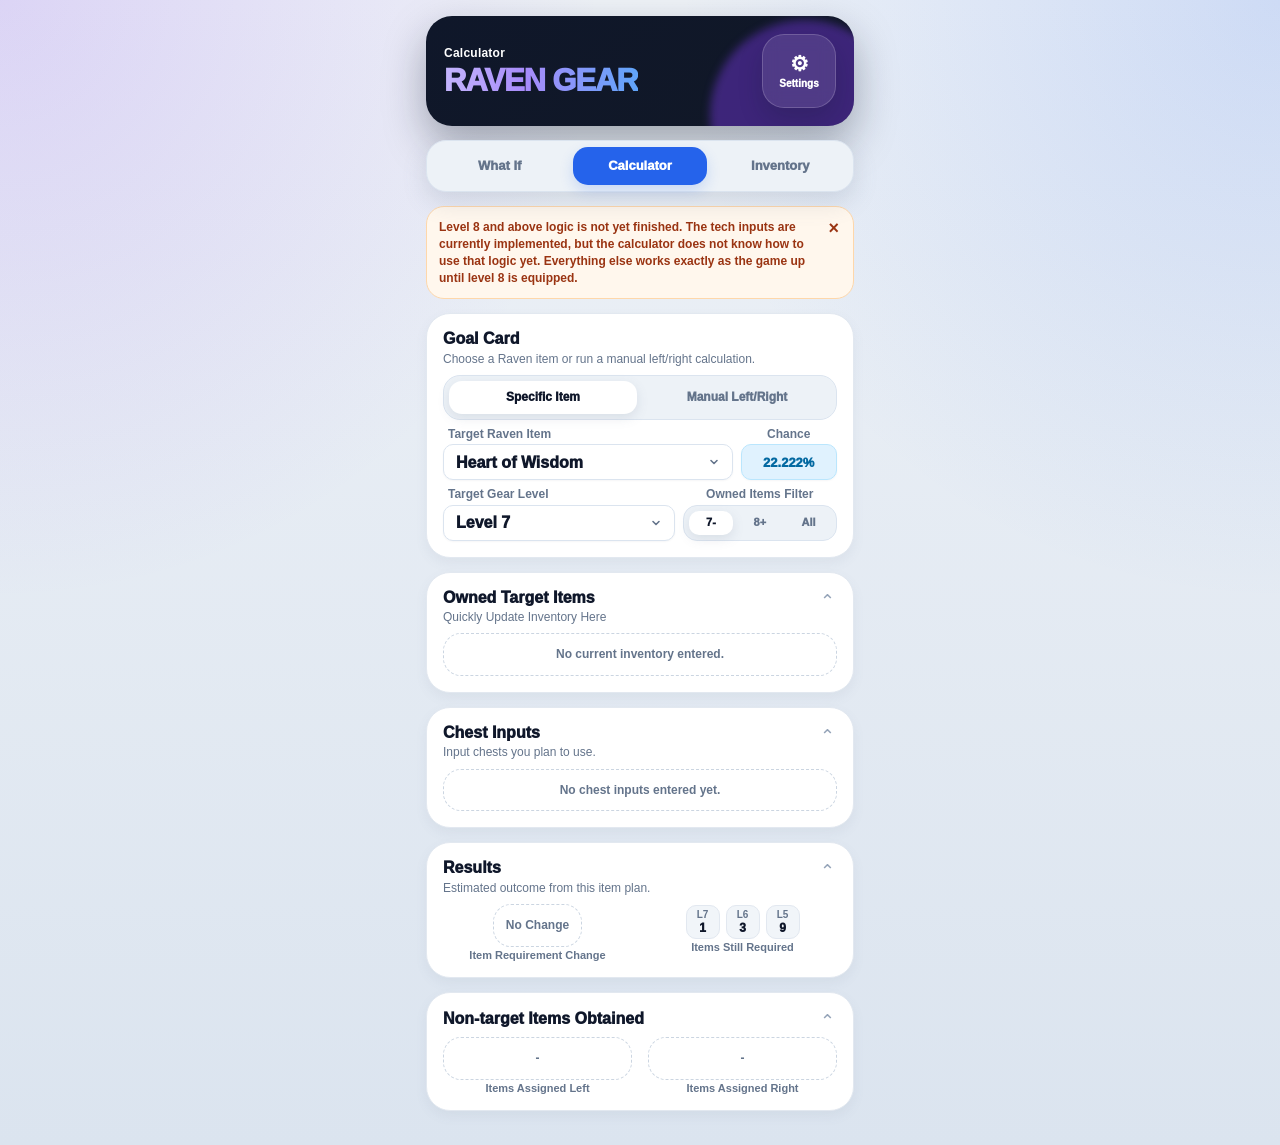
==== raven-gear-standalone.html @ 06260367 "Sirox LAP Hub + raven-gear tool" ====
<!DOCTYPE html>
<html lang="en">
<head>
<meta charset="utf-8"/>
<meta content="width=device-width, initial-scale=1.0" name="viewport"/>
<title>Raven Gear — Standalone</title>
<link href="LAPHub.ico" rel="icon" type="image/x-icon"/>
<!--
  Standalone harness for the Raven Gear tool — runs the tool with NO hub.

  It provides exactly what the hub provides: a `root` element and a `host`, then
  calls the tool's own `mountTool({ root, host })`. Nothing else differs from the
  hub. This proves the Stage 2/3 contract: the tool owns its markup + styles and
  imports zero hub paths.

  What the standalone `host` must provide (the tool's mount contract):
    - exposeAppBridge(api)        : copy api's defined keys onto a global target
    - exposeTestExports(api)      : same, for test-only exports (no-op-safe here)
    - exposeActionRegistry(target): install a LAP_ACTIONS registry used by the
                                    tool's delegated data-action dispatch
    - createSharedUiRuntimeModule : the REAL shared UI runtime (imported below)
    - navigation                  : hub-shell hooks the tool reads via host.navigation.
                                    Standalone has no hub pages, so these are stubs:
                                    empty page route/hash/id tables, no-op active-page
                                    setter, and no-op home hooks. The tool's OWN
                                    sub-page nav (page tabs) works without them.

  CSS: the design tokens + base primitives are loaded below in the same cascade
  layers the hub declares; the tool injects its own stylesheet on mount. (Stage 7
  will repoint these to src/shared/styles so only shared CSS is needed.)
-->
<style>
@layer tokens, base, components, overrides;
@import url("src/shared/styles/tokens.css") layer(tokens);
@import url("src/shared/styles/base.css") layer(base);
</style>
<style>
  body{ margin:0; }
  .app{ width:min(460px,100%); min-height:100vh; margin:0 auto; padding:16px 16px 34px; }
</style>
</head>
<body>
<main class="app">
<div id="raven-root"></div>
</main>
<script type="module">
import { createSharedUiRuntimeModule } from "./src/tools/raven-gear/shared/ui/ui-runtime.js";
import { mountTool } from "./src/tools/raven-gear/raven-gear-runtime.js";

// --- minimal, self-contained stubs (no hub code imported) ---

function exposeAppBridge(api){
  if(!api || typeof api !== "object") return;
  Object.keys(api).forEach(name => { if(api[name] !== undefined) window[name] = api[name]; });
}

function exposeTestExports(api){
  if(!api || typeof api !== "object") return;
  Object.keys(api).forEach(name => { if(api[name] !== undefined) window[name] = api[name]; });
}

function exposeActionRegistry(target = window){
  const actions = new Map();
  const registerAction = (name, handler) => { if(name && typeof handler === "function") actions.set(name, handler); };
  const registerActions = map => { if(map && typeof map === "object") Object.keys(map).forEach(n => registerAction(n, map[n])); };
  const registerWindowAction = name => registerAction(name, ({args}) => {
    const fn = window[name] || globalThis[name];
    if(typeof fn === "function") return fn(...(Array.isArray(args) ? args : []));
  });
  const registerWindowActions = names => { if(Array.isArray(names)) names.forEach(registerWindowAction); };
  const LAP_ACTIONS = {
    registerAction, registerActions, registerWindowAction, registerWindowActions,
    hasAction: name => actions.has(name),
    runAction: (name, context) => { const h = actions.get(name); if(typeof h !== "function") return false; h(context || {}); return true; }
  };
  if(target) target.LAP_ACTIONS = LAP_ACTIONS;
  return LAP_ACTIONS;
}

// Standalone has no hub pages: empty routing tables + no-op hooks.
const navigation = {
  getHubPageRoutes: () => ({}),
  getHubPageHashes: () => ({}),
  getHubPageIds: () => [],
  setHubActivePageId: () => {},
  initializeHubHomeContent: () => {},
  setHubHomeCategory: () => {}
};

const host = {
  exposeAppBridge,
  exposeTestExports,
  exposeActionRegistry,
  createSharedUiRuntimeModule,
  navigation
};

mountTool({ root: document.getElementById("raven-root"), host })
  .catch(err => { console.error("Raven Gear standalone failed to mount:", err); });
</script>
</body>
</html>
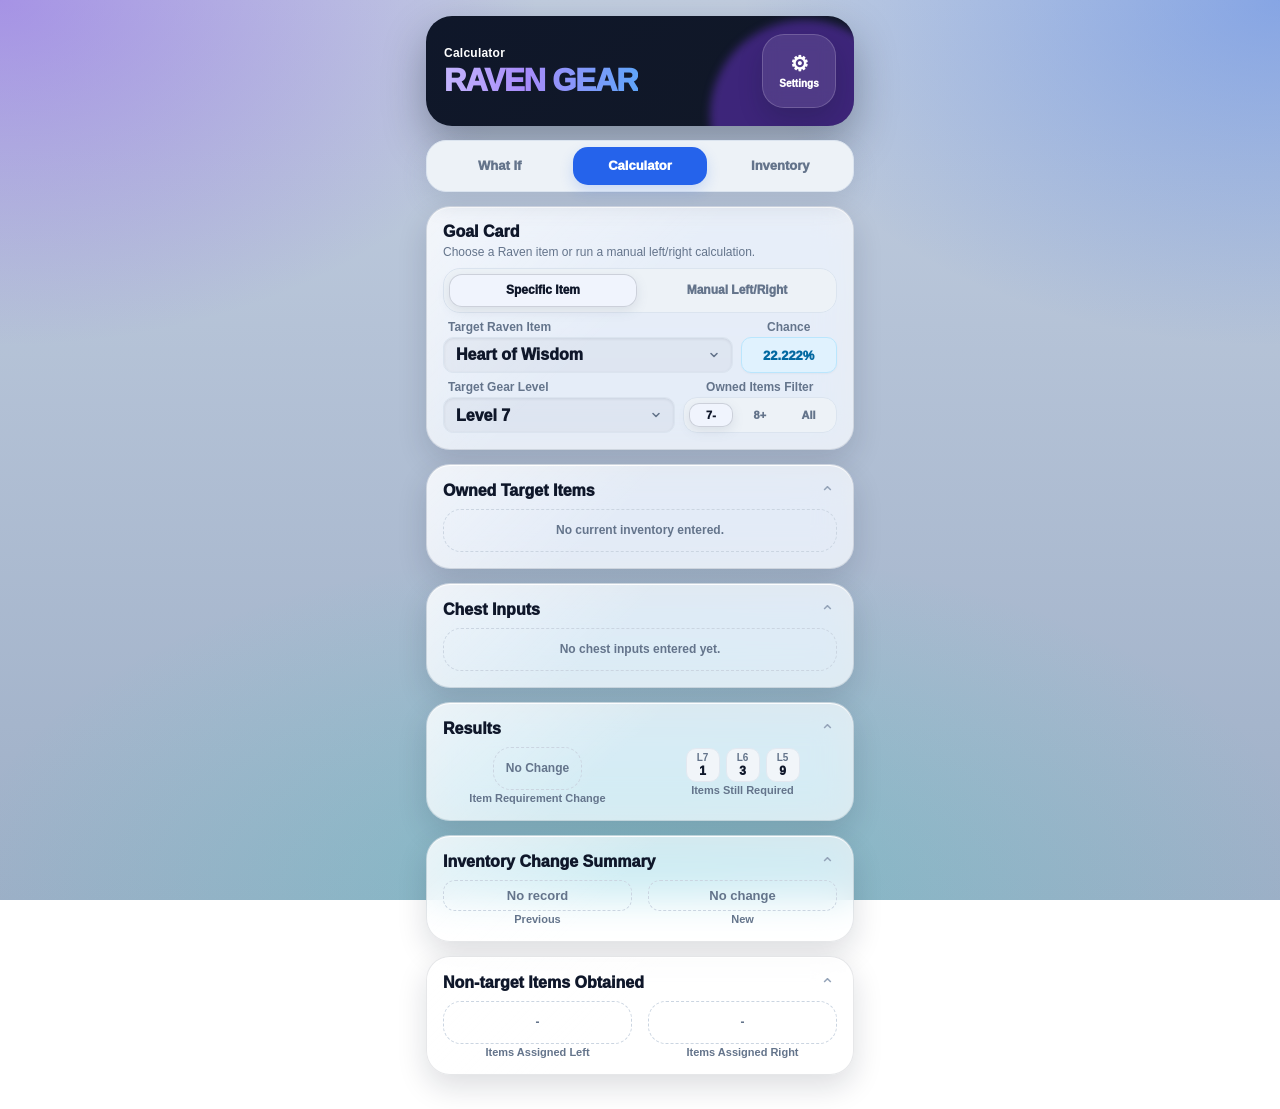
==== commit f6377691: "LAP Hub Version 1.0.33" ====
--- a/raven-gear-standalone.html
+++ b/raven-gear-standalone.html
@@ -25,14 +25,13 @@
                                     setter, and no-op home hooks. The tool's OWN
                                     sub-page nav (page tabs) works without them.
 
-  CSS: the design tokens + base primitives are loaded below in the same cascade
-  layers the hub declares; the tool injects its own stylesheet on mount. (Stage 7
-  will repoint these to src/shared/styles so only shared CSS is needed.)
+  CSS: pure element/utility primitives + the 3 foundation tokens they need load below
+  from the tool's OWN styles/primitives.css (layer base); the tool injects the rest of its
+  stylesheet on mount. No src/shared CSS is referenced — the tool is fully self-contained.
 -->
 <style>
 @layer tokens, base, components, overrides;
-@import url("src/shared/styles/tokens.css") layer(tokens);
-@import url("src/shared/styles/base.css") layer(base);
+@import url("src/tools/raven-gear/styles/primitives.css") layer(base);
 </style>
 <style>
   body{ margin:0; }
